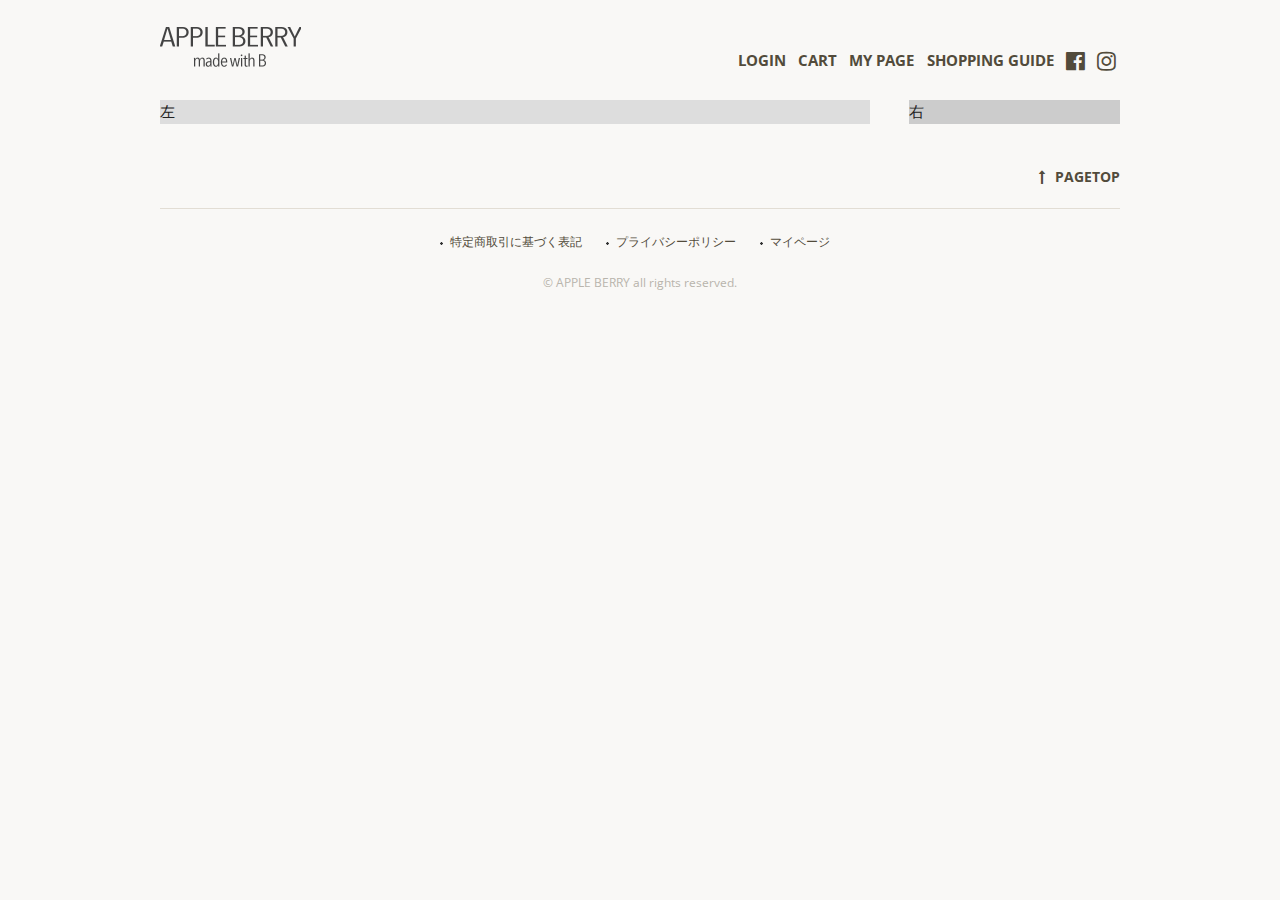
==== index.html @ 031c8db5 "second commit" ====
<!DOCTYPE html>
<html lang="ja">
<head>
<meta charset="utf-8">
<meta name="viewport" content="width=device-width,initial-scale=1">
<title>APPLE BERRY</title>
<meta name="description" content="">
<meta name="keywords" content="">
<meta name="author" content="VAF./SYAM"><!-- 誰が作ったの？を明記 -->
<meta name="copyright" content="&copy; VAF.&nbsp;All&nbsp;rights&nbsp;reserved."><!-- 権利を主張 -->
<meta name="robots" content="noindex,nofollow"><!-- 検索されたくないからそれを明記 -->
<meta name="googlebot" content="noindex,nofollow"><!-- 検索されたくないからそれを明記 -->
<meta http-equiv="pragma" content="no-cache"><!-- キャッシュ対策 -->
<meta http-equiv="cache-control" content="no-cache"><!-- キャッシュ対策 -->
<meta http-equiv="expires" content="0"><!-- キャッシュ対策 -->
<meta http-equiv="X-UA-Compatible" content="IE=edge"><!-- IEが互換モードにならないように -->
<meta http-equiv="Content-Script-Type" content="text/javascript;"><!-- JS使いますよ。の宣言 -->
<meta http-equiv="Content-Style-Type" content="text/css;"><!-- CSS使いますよ。の宣言 -->
<!-- IE9以下でメディアクエリを使えるように -->
<!--[if lt IE 9]>
<script src="http://html5shiv.googlecode.com/svn/trunk/html5.js"></script>
<script src="http://css3-mediaqueries-js.googlecode.com/svn/trunk/css3-mediaqueries.js"></script>
<![endif]-->
<link rel="stylesheet" href="css/sp_init_top.css" media="(max-width: 549px)"><!-- SP用のCSSをパッケージ化 -->
<link rel="stylesheet" href="css/pc_init_top.css" media="print,screen and (min-width: 550px)"><!-- PC用のCSSをパッケージ化 -->
<link rel="icon" href="images/favicon.png"><!-- fabiconの指定 -->
<link rel="apple-touch-icon" href="./images/apple-touch-icon.png"><!-- SPブックマーク用の指定 -->
<link rel="shortcut icon" href="./images/favicon.ico" type="image/vnd.microsoft.ico"><!-- fabiconの指定 -->
<link rev="made" href="mailto:"><!-- 作った人の連絡先 -->
<link rel="home" href="index.html" title="APPLE BERRY"><!-- どこがHOMEなのかを明記 -->
</head>

<body id="SHOPPING_SITE_TOP">
    
    <header class="container">
        <div class="row">
            <h1 id="LOGO" class="four columns"><a href="index.html" title="APPLE BERRY"><img src="./images/top/logo.png"></img></a></h1>
        <nav class="eight columns">
            <ul id="SP_MENU">
                <li><a href="https://www.facebook.com/" target="_blank" title="Facebook"><i class="fa fa-facebook-official" aria-hidden="true"></i></a></li>
                <li><a href="https://www.instagram.com/" target="blank" title="Instagram"><i class="fa fa-instagram" aria-hidden="true"></i></a></li>
                <li id="SP_MENU_BUTTON"><i class="fa fa-bars" aria-hidden="true"></i></li>
            </ul>
            
            <ul id="PC_MENU">
                <li><a href="#">LOGIN</a></li>
                <li><a href="#">CART</a></li>
                <li><a href="#">MY PAGE</a></li>
                <li><a href="#">SHOPPING GUIDE</a></li>
                <li class="social_link"><a href="https://www.facebook.com/" target="blank" title="Facebook"><i class="fa fa-facebook-official" aria-hidden="true"></i></a></li>
                <li class="social_link"><a href="https://www.instagram.com/" target="blank" title="Instagram"><i class="fa fa-instagram" aria-hidden="true"></i></a></li>
            </ul>
        </nav>
        </div>
    </header>
    
    <main class="container">
        <section class="row">
            <div id="MAIN_FIELD" class="nine columns">
                左
            </div>
            
            <div id="SUB_FIELD" class="three columns">
                右
            </div>
        </section>
    </main>
    
    <footer class="container">
        <div id="PAGE_TOP" class="row twelve columns">
            <a href="#LOGO" class=""><i class="fa fa-long-arrow-up" aria-hidden="true"></i>PAGETOP</a>
        </div>
        <div class="row twelve columns">
            <ul>
                <li><a href="#" title="特定商取引に基づく表記">特定商取引に基づく表記</a></li>
                <li><a href="#" title="プライバシーポリシー">プライバシーポリシー</a></li>
                <li><a href="#" title="マイページ">マイページ</a></li>
            </ul>
            
            <small class="twelve columns">&copy; APPLE BERRY all rights reserved.</small>
        </div>
    </footer>

<!-- JQueryのベースライブラリを読み込む -->
<script type="text/javascript" src="//ajax.googleapis.com/ajax/libs/jquery/1.10.2/jquery.min.js"></script>
<!-- ハンバーガーメニューの動きを実装 -->
<script>
  $(function(){
    $(document).ready(function(){
      $("#SP_MENU_BUTTON").click(function () {
        $("#PC_MENU").slideToggle();
      });
    });
  });
</script>
</body>
</html>
---- css/sp_init_top.css ----
@import url(https://maxcdn.bootstrapcdn.com/font-awesome/4.6.1/css/font-awesome.min.css); /* WEBFONT-FontAwesomeを使えるようにする */
@import url(https://fonts.googleapis.com/css?family=Open+Sans:400,600); /* WEBFONT-OpenSansを使えるようにする */
@import url(./normalize.css); /* ブラウザリセットのためのCSS */
@import url(./skeleton.css); /* CSSフレームワーク */
@import url(./base_design.css); /* PC-SP関係なく同じ命令を当てる内容を記載したCSS */
@import url(./sp_design.css); /* SP限定のデザインを適用したい命令だけをまとめたCSS */
@import url(./sp_design_top.css); /* SP表示時のTOPページでしか適用しない命令だけをまとめたCSS */
---- css/pc_init_top.css ----
@import url(https://maxcdn.bootstrapcdn.com/font-awesome/4.6.1/css/font-awesome.min.css); /* WEBFONT-FontAwesomeを使えるようにする */
@import url(https://fonts.googleapis.com/css?family=Open+Sans:400,600); /* WEBFONT-OpenSansを使えるようにする */
@import url(./normalize.css); /* ブラウザリセットのためのCSS */
@import url(./skeleton.css); /* CSSフレームワーク */
@import url(./base_design.css); /* PC-SP関係なく同じ命令を当てる内容を記載したCSS */
@import url(./pc_design.css); /* PC限定のデザインを適用したい命令だけをまとめたCSS */
@import url(./pc_design_top.css); /* PC表示時のTOPページでしか適用しない命令だけをまとめたCSS */
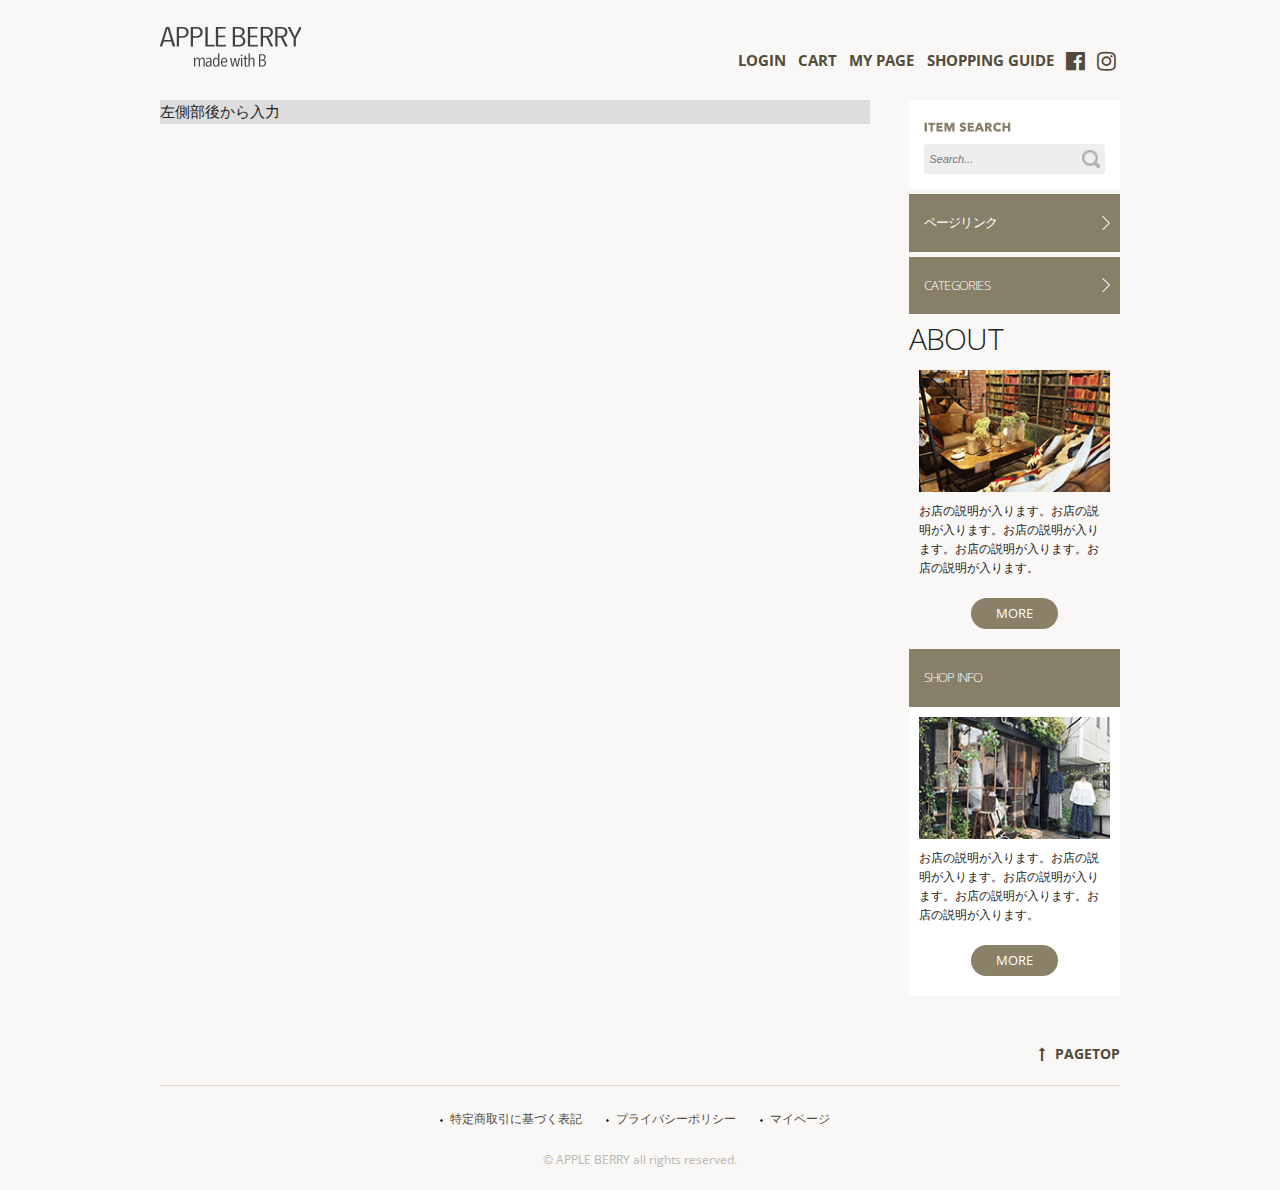
==== commit 38992bdf: "third commit" ====
--- a/index.html
+++ b/index.html
@@ -6,28 +6,25 @@
 <title>APPLE BERRY</title>
 <meta name="description" content="">
 <meta name="keywords" content="">
-<meta name="author" content="VAF./SYAM"><!-- 誰が作ったの？を明記 -->
-<meta name="copyright" content="&copy; VAF.&nbsp;All&nbsp;rights&nbsp;reserved."><!-- 権利を主張 -->
-<meta name="robots" content="noindex,nofollow"><!-- 検索されたくないからそれを明記 -->
-<meta name="googlebot" content="noindex,nofollow"><!-- 検索されたくないからそれを明記 -->
-<meta http-equiv="pragma" content="no-cache"><!-- キャッシュ対策 -->
-<meta http-equiv="cache-control" content="no-cache"><!-- キャッシュ対策 -->
-<meta http-equiv="expires" content="0"><!-- キャッシュ対策 -->
-<meta http-equiv="X-UA-Compatible" content="IE=edge"><!-- IEが互換モードにならないように -->
-<meta http-equiv="Content-Script-Type" content="text/javascript;"><!-- JS使いますよ。の宣言 -->
-<meta http-equiv="Content-Style-Type" content="text/css;"><!-- CSS使いますよ。の宣言 -->
-<!-- IE9以下でメディアクエリを使えるように -->
+<meta name="author" content="">
+<meta name="robots" content="noindex,nofollow">
+<meta name="googlebot" content="noindex,nofollow">
+<meta http-equiv="pragma" content="no-cache">
+<meta http-equiv="cache-control" content="no-cache">
+<meta http-equiv="expires" content="0">
+<meta http-equiv="X-UA-Compatible" content="IE=edge">
+<meta http-equiv="Content-Script-Type" content="text/javascript;">
+<meta http-equiv="Content-Style-Type" content="text/css;">
 <!--[if lt IE 9]>
 <script src="http://html5shiv.googlecode.com/svn/trunk/html5.js"></script>
 <script src="http://css3-mediaqueries-js.googlecode.com/svn/trunk/css3-mediaqueries.js"></script>
 <![endif]-->
-<link rel="stylesheet" href="css/sp_init_top.css" media="(max-width: 549px)"><!-- SP用のCSSをパッケージ化 -->
-<link rel="stylesheet" href="css/pc_init_top.css" media="print,screen and (min-width: 550px)"><!-- PC用のCSSをパッケージ化 -->
-<link rel="icon" href="images/favicon.png"><!-- fabiconの指定 -->
-<link rel="apple-touch-icon" href="./images/apple-touch-icon.png"><!-- SPブックマーク用の指定 -->
-<link rel="shortcut icon" href="./images/favicon.ico" type="image/vnd.microsoft.ico"><!-- fabiconの指定 -->
-<link rev="made" href="mailto:"><!-- 作った人の連絡先 -->
-<link rel="home" href="index.html" title="APPLE BERRY"><!-- どこがHOMEなのかを明記 -->
+<link rel="stylesheet" href="css/sp_init_top.css" media="(max-width: 549px)">
+<link rel="stylesheet" href="css/pc_init_top.css" media="print,screen and (min-width: 550px)">
+<link rel="icon" href="images/favicon.png">
+<link rel="apple-touch-icon" href="./images/apple-touch-icon.png">
+<link rel="shortcut icon" href="./images/favicon.ico" type="image/vnd.microsoft.ico">
+<link rel="home" href="index.html" title="APPLE BERRY">
 </head>
 
 <body id="SHOPPING_SITE_TOP">
@@ -57,11 +54,57 @@
     <main class="container">
         <section class="row">
             <div id="MAIN_FIELD" class="nine columns">
-                左
+                左側部後から入力
             </div>
             
             <div id="SUB_FIELD" class="three columns">
-                右
+                <article id="SEARCH_ENGINE">
+                    <form action="#" method="post" name="search_engines">
+                            <label for="SEARCH_IMG"><img src="./images/top/itemsearch.png"></label>
+                        <dl>
+                            <dt><input type="search" id="SEARCH_IMG" placeholder="Search..." value="" name="search" size="30" maxlength="255"></dt>
+                            <dd><input type="image" src="./images/top/search_icon.png"></dd>
+                        </dl>
+                    </form>
+                </article>
+                
+                <article id="PAGE_LINK" class="sub_box link_box">
+                    <h4>ページリンク</h4>
+                    <ul>
+                        <li><a href="index.html">トップページ</a></li>
+                        <li><a href="list.html">商品一覧ページ</a></li>
+                        <li><a href="products.html">商品詳細ページ</a></li>
+                    </ul>
+                </article>
+                <article id="CATEGORIES_LINK" class="sub_box link_box">
+                    <h4 class="sans">CATEGORIES</h4>
+                    <ul>
+                        <li><a href="#">カテゴリー名</a></li>
+                        <li><a href="#">カテゴリー名</a></li>
+                        <li><a href="#">カテゴリー名</a></li>
+                        <li><a href="#">カテゴリー名</a></li>
+                        <li><a href="#">カテゴリー名</a></li>
+                        <li><a href="#">カテゴリー名</a></li>
+                    </ul>
+                </article>
+                
+                <article id="ABOUT_DATA" calss="sub_box clearfix">
+                    <h4 class="sans">ABOUT</h4>
+                    <div class="sub_pict"><img src="./images/top/about_img.jpg" alt="店舗イメージ"></div>
+                    <div class="sub_text">
+                        <p>お店の説明が入ります。お店の説明が入ります。お店の説明が入ります。お店の説明が入ります。お店の説明が入ります。</p>
+                        <div class="more_button"><a href="#" class="sans">MORE</a></div>
+                    </div>
+                </article>
+                
+                <article id="SHOP_INFO" class="sub_box clearfix">
+                    <h4 class="sans">SHOP INFO</h4>
+                    <div class="sub_pict"><img src="./images/top/shopinfo_img.jpg" alt="店舗イメージ"></div>
+                    <div class="sub_text">
+                        <p>お店の説明が入ります。お店の説明が入ります。お店の説明が入ります。お店の説明が入ります。お店の説明が入ります。</p>
+                        <div class="more_button"><a href="#" class="sans">MORE</a></div>
+                    </div>
+                </article>
             </div>
         </section>
     </main>
@@ -93,5 +136,30 @@
     });
   });
 </script>
+
+<!-- リンクボックスのスライドトグルの動きを実装 -->
+<script>
+$(document).ready(function(){
+
+  $("#PAGE_LINK h4").click(function () { // id="PAGE_LINK h4"を押したら実行
+    if($(this).hasClass("openlink")){ // h4にclass="openlink"があるかないか
+      $(this).removeClass("openlink"); // classにopenlinkがついている時は、それを削除
+    }else{
+      $(this).addClass("openlink"); // classにopenlinkが無い時はopenlinkを追加
+    }
+      $("#PAGE_LINK h4 + ul").slideToggle(); // id="PAGE_LINK"の後にあるh4直後のULを表示させる
+  });
+
+  $("#CATEGORIES_LINK h4").click(function () { //id="CATEGORIES_LINK h4"を押したら実行
+    if($(this).hasClass("openlink")){ // h4にclass="openlink"があるかないか
+        $(this).removeClass("openlink"); // classにopenlinkがついている時は、それを削除
+    }else{
+      $(this).addClass("openlink"); // classにopenlinkが無い時はopenlinkを追加
+    }
+      $("#CATEGORIES_LINK h4 + ul").slideToggle(); // id="CATEGORIES_LINK"の後にあるh4直後のULを表示させる
+  });
+});
+</script>
+
 </body>
 </html>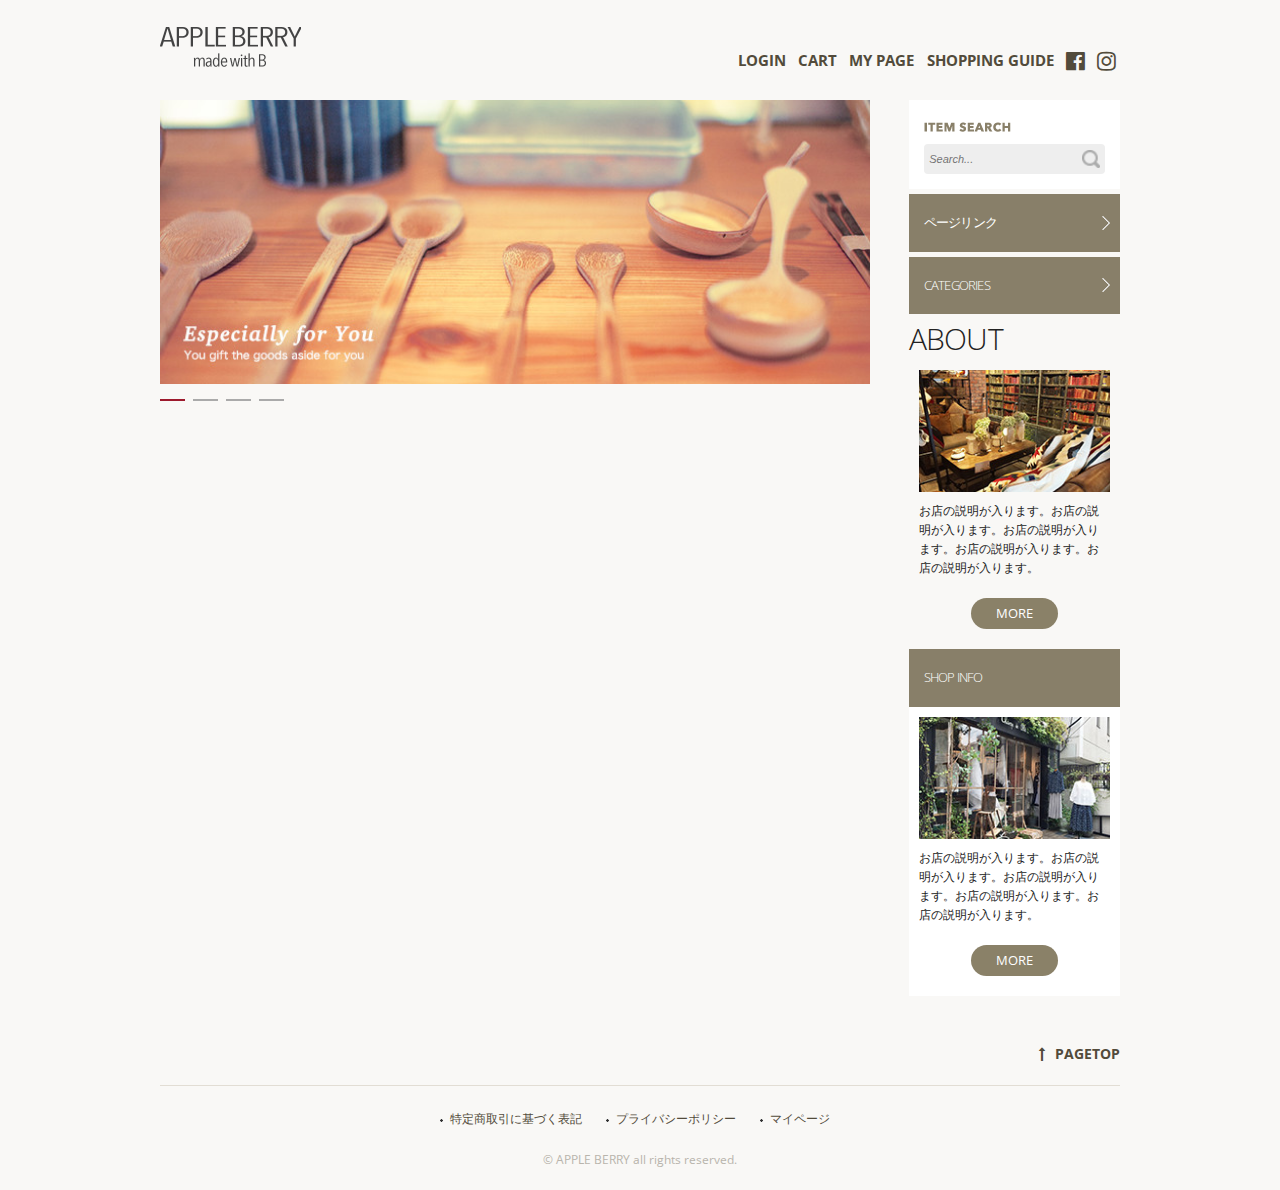
==== commit 61f836ac: "third commit" ====
--- a/index.html
+++ b/index.html
@@ -54,7 +54,12 @@
     <main class="container">
         <section class="row">
             <div id="MAIN_FIELD" class="nine columns">
-                左側部後から入力
+                <ul id="CAROUSEL_SLIDER" class="owl-carousel owl-theme">
+                    <li><img src="./images/top/ca_banner.jpg" alt="image"</li>
+                    <li><img src="./images/top/ca_banner2.jpg" alt="image"></li>
+                    <li><img src="./images/top/ca_banner3.jpg" alt="image"</li>
+                    <li><img src="./images/top/ca_banner4.jpg" alt="image"></li>
+                </ul>
             </div>
             
             <div id="SUB_FIELD" class="three columns">
@@ -125,41 +130,14 @@
     </footer>
 
 <!-- JQueryのベースライブラリを読み込む -->
-<script type="text/javascript" src="//ajax.googleapis.com/ajax/libs/jquery/1.10.2/jquery.min.js"></script>
+<script src="./js/jquery.min.js"></script>
 <!-- ハンバーガーメニューの動きを実装 -->
-<script>
-  $(function(){
-    $(document).ready(function(){
-      $("#SP_MENU_BUTTON").click(function () {
-        $("#PC_MENU").slideToggle();
-      });
-    });
-  });
-</script>
-
-<!-- リンクボックスのスライドトグルの動きを実装 -->
-<script>
-$(document).ready(function(){
-
-  $("#PAGE_LINK h4").click(function () { // id="PAGE_LINK h4"を押したら実行
-    if($(this).hasClass("openlink")){ // h4にclass="openlink"があるかないか
-      $(this).removeClass("openlink"); // classにopenlinkがついている時は、それを削除
-    }else{
-      $(this).addClass("openlink"); // classにopenlinkが無い時はopenlinkを追加
-    }
-      $("#PAGE_LINK h4 + ul").slideToggle(); // id="PAGE_LINK"の後にあるh4直後のULを表示させる
-  });
-
-  $("#CATEGORIES_LINK h4").click(function () { //id="CATEGORIES_LINK h4"を押したら実行
-    if($(this).hasClass("openlink")){ // h4にclass="openlink"があるかないか
-        $(this).removeClass("openlink"); // classにopenlinkがついている時は、それを削除
-    }else{
-      $(this).addClass("openlink"); // classにopenlinkが無い時はopenlinkを追加
-    }
-      $("#CATEGORIES_LINK h4 + ul").slideToggle(); // id="CATEGORIES_LINK"の後にあるh4直後のULを表示させる
-  });
-});
-</script>
-
+<script src="./js/spmenu.js"></script>
+<!-- リンクボックスの動きを実装 -->
+<script src="./js/linkmenu.js"></script>
+<!-- カルーセルスライダーを使うためのライブラリを読み込む -->
+<script src="./owl.carousel.2.1.0/owl.carousel.min.js"></script>
+<!-- カルーセルスライダーを使うための追加のスクリプトを読み込む -->
+<script src="./owl.carousel.2.1.0/owl.carousel.action.js"></script>
 </body>
 </html>--- a/css/sp_init_top.css
+++ b/css/sp_init_top.css
@@ -5,3 +5,5 @@
 @import url(./base_design.css); /* PC-SP関係なく同じ命令を当てる内容を記載したCSS */
 @import url(./sp_design.css); /* SP限定のデザインを適用したい命令だけをまとめたCSS */
 @import url(./sp_design_top.css); /* SP表示時のTOPページでしか適用しない命令だけをまとめたCSS */
+@import url(../owl.carousel.2.1.0/assets/owl.carousel.min.css);
+@import url(../owl.carousel.2.1.0/assets/owl.theme.default.min.css);--- a/css/pc_init_top.css
+++ b/css/pc_init_top.css
@@ -5,3 +5,5 @@
 @import url(./base_design.css); /* PC-SP関係なく同じ命令を当てる内容を記載したCSS */
 @import url(./pc_design.css); /* PC限定のデザインを適用したい命令だけをまとめたCSS */
 @import url(./pc_design_top.css); /* PC表示時のTOPページでしか適用しない命令だけをまとめたCSS */
+@import url(../owl.carousel.2.1.0/assets/owl.carousel.min.css);
+@import url(../owl.carousel.2.1.0/assets/owl.theme.default.min.css);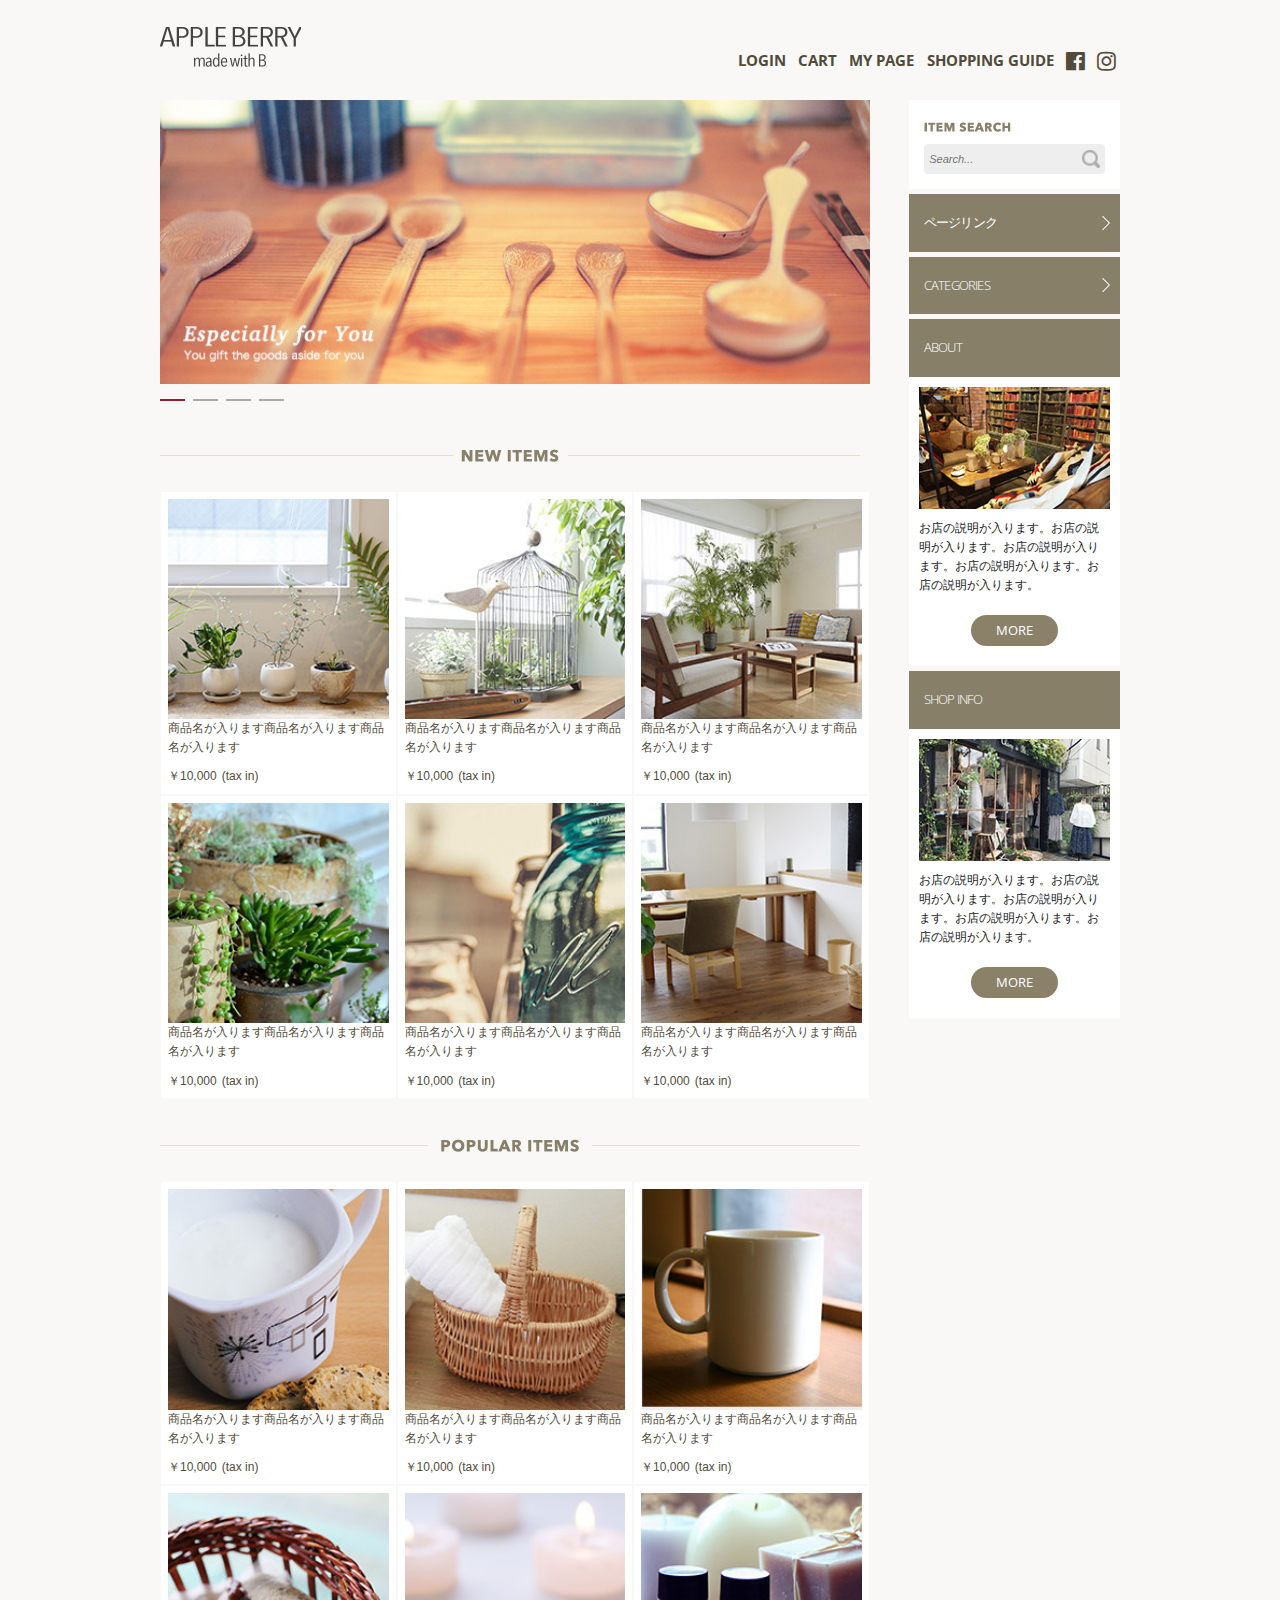
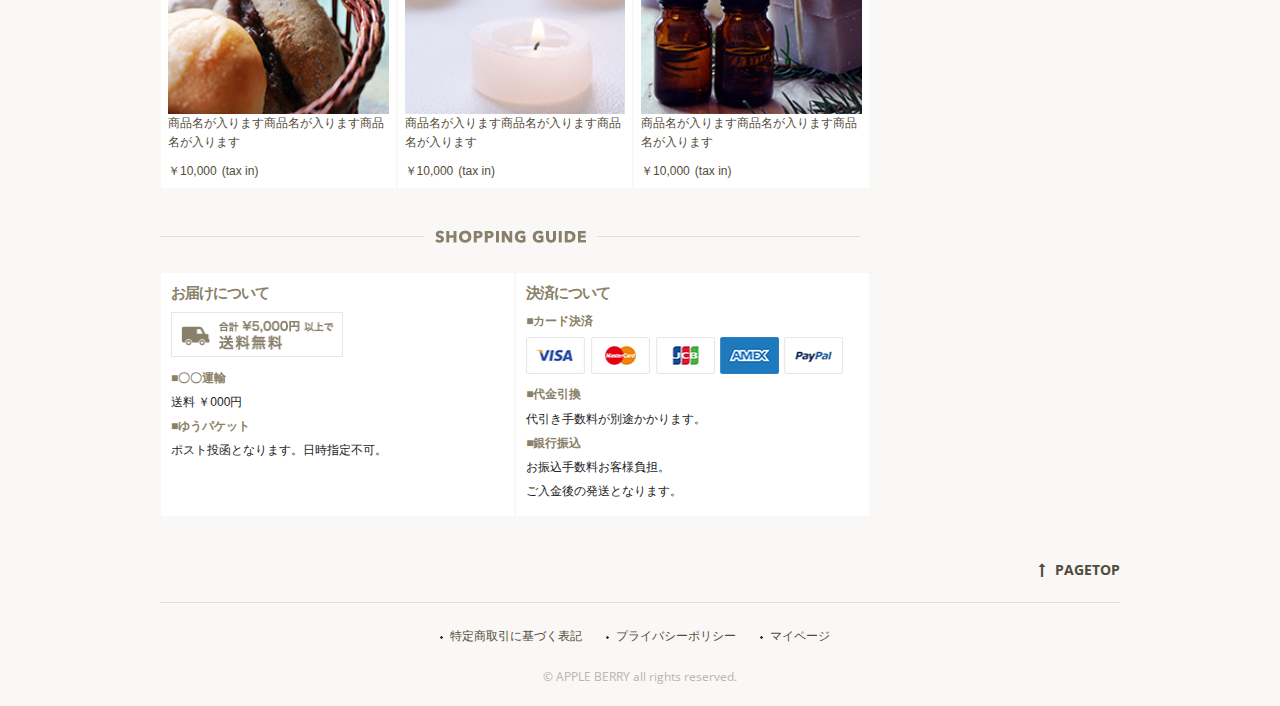
==== commit 4a74f207: "forth commit" ====
--- a/index.html
+++ b/index.html
@@ -60,7 +60,140 @@
                     <li><img src="./images/top/ca_banner3.jpg" alt="image"</li>
                     <li><img src="./images/top/ca_banner4.jpg" alt="image"></li>
                 </ul>
-            </div>
+            
+            <div id="NEW_ITEMS_LIST" class="item_list">
+                <h2><img class="u-max-full-width" src="./images/top/title_newitems.png"></h2>
+                
+                <ul class="clearfix">
+                    <li>
+                        <a href="./products.html">
+                            <div class="item_pict"><img src="./images/top/item_01.jpg" alt="商品画像"></div>
+                            <div class="item_name">商品名が入ります商品名が入ります商品名が入ります</div>
+                            <div class="item_price"><span>￥10,000</span>(tax in)</div>
+                        </a>
+                    </li>
+                     <li>
+                        <a href="./products.html">
+                            <div class="item_pict"><img src="./images/top/item_02.jpg" alt="商品画像"></div>
+                            <div class="item_name">商品名が入ります商品名が入ります商品名が入ります</div>
+                            <div class="item_price"><span>￥10,000</span>(tax in)</div>
+                        </a>
+                    </li>
+                     <li>
+                        <a href="./products.html">
+                            <div class="item_pict"><img src="./images/top/item_03.jpg" alt="商品画像"></div>
+                            <div class="item_name">商品名が入ります商品名が入ります商品名が入ります</div>
+                            <div class="item_price"><span>￥10,000</span>(tax in)</div>
+                        </a>
+                    </li>
+                     <li>
+                        <a href="./products.html">
+                            <div class="item_pict"><img src="./images/top/item_04.jpg" alt="商品画像"></div>
+                            <div class="item_name">商品名が入ります商品名が入ります商品名が入ります</div>
+                            <div class="item_price"><span>￥10,000</span>(tax in)</div>
+                        </a>
+                    </li>
+                     <li>
+                        <a href="./products.html">
+                            <div class="item_pict"><img src="./images/top/item_05.jpg" alt="商品画像"></div>
+                            <div class="item_name">商品名が入ります商品名が入ります商品名が入ります</div>
+                            <div class="item_price"><span>￥10,000</span>(tax in)</div>
+                        </a>
+                    </li>
+                     <li>
+                        <a href="./products.html">
+                            <div class="item_pict"><img src="./images/top/item_06.jpg" alt="商品画像"></div>
+                            <div class="item_name">商品名が入ります商品名が入ります商品名が入ります</div>
+                            <div class="item_price"><span>￥10,000</span>(tax in)</div>
+                        </a>
+                    </li>
+                </ul>
+            </div>
+            
+            <div id="POPULAR_ITEMS_LIST" class="item_list">
+                <h2><img class="u-max-full-width" src="./images/top/title_popular.png"></h2>
+                
+                <ul class="clearfix">
+                    <li>
+                        <a href="./products.html">
+                            <div class="item_pict"><img src="./images/top/item_07.jpg" alt="商品画像"></div>
+                            <div class="item_name">商品名が入ります商品名が入ります商品名が入ります</div>
+                            <div class="item_price"><span>￥10,000</span>(tax in)</div>
+                        </a>
+                    </li>
+                    <li>
+                        <a href="./products.html">
+                            <div class="item_pict"><img src="./images/top/item_08.jpg" alt="商品画像"></div>
+                            <div class="item_name">商品名が入ります商品名が入ります商品名が入ります</div>
+                            <div class="item_price"><span>￥10,000</span>(tax in)</div>
+                        </a>
+                    </li>
+                    <li>
+                        <a href="./products.html">
+                            <div class="item_pict"><img src="./images/top/item_09.jpg" alt="商品画像"></div>
+                            <div class="item_name">商品名が入ります商品名が入ります商品名が入ります</div>
+                            <div class="item_price"><span>￥10,000</span>(tax in)</div>
+                        </a>
+                    </li>
+                    <li>
+                        <a href="./products.html">
+                            <div class="item_pict"><img src="./images/top/item_10.jpg" alt="商品画像"></div>
+                            <div class="item_name">商品名が入ります商品名が入ります商品名が入ります</div>
+                            <div class="item_price"><span>￥10,000</span>(tax in)</div>
+                        </a>
+                    </li>
+                    <li>
+                        <a href="./products.html">
+                            <div class="item_pict"><img src="./images/top/item_11.jpg" alt="商品画像"></div>
+                            <div class="item_name">商品名が入ります商品名が入ります商品名が入ります</div>
+                            <div class="item_price"><span>￥10,000</span>(tax in)</div>
+                        </a>
+                    </li>
+                    <li>
+                        <a href="./products.html">
+                            <div class="item_pict"><img src="./images/top/item_12.jpg" alt="商品画像"></div>
+                            <div class="item_name">商品名が入ります商品名が入ります商品名が入ります</div>
+                            <div class="item_price"><span>￥10,000</span>(tax in)</div>
+                        </a>
+                    </li>
+                </ul>
+            </div>
+            
+            <div id="SHOPPING_GUIDE">
+                <h2><img class="u-max-full-width" src="./images/top/title_guide.png"></h2>
+                
+                <div id="GUIDE_WRAPPER" class="clearfix">
+                    
+                    <div id="GUIDE_LEFT" class="guide_box">
+                        <div class="guide_wrap">
+                            <h3>お届けについて</h3>
+                            <div class="guide_pict"><img src="./images/top/otodoke_banner.png" alt="合計￥5,000以上で送料無料"></div>
+                                <dl>
+                                    <dt>■〇〇運輸</dt>
+                                    <dd>送料 ￥000円</dd>
+                                    <dt>■ゆうパケット</dt>
+                                    <dd>ポスト投函となります。日時指定不可。</dd>
+                                </dl>
+                            </div>
+                        </div>
+                        
+                    <div id="GUIDE_RIGHT" class="guide_box">
+                        <div class="guide_wrap">
+                            <h3>決済について</h3>
+                            <dl>
+                                <dt>■カード決済</dt>
+                                <dd class="guide_pict"><img src="./images/top/cards.png" alt="対応可能カード会社"></dd>
+                                <dt>■代金引換</dt>
+                                <dd>代引き手数料が別途かかります。</dd>
+                                <dt>■銀行振込</dt>
+                                <dd>お振込手数料お客様負担。</dd>
+                                <dd>ご入金後の発送となります。</dd>
+                            </dl>
+                        </div>
+                    </div>
+                </div>
+            </div>
+        </div>
             
             <div id="SUB_FIELD" class="three columns">
                 <article id="SEARCH_ENGINE">
@@ -93,7 +226,8 @@
                     </ul>
                 </article>
                 
-                <article id="ABOUT_DATA" calss="sub_box clearfix">
+                
+                <article id="ABOUT_DATA" class="sub_box clearfix">
                     <h4 class="sans">ABOUT</h4>
                     <div class="sub_pict"><img src="./images/top/about_img.jpg" alt="店舗イメージ"></div>
                     <div class="sub_text">
@@ -101,7 +235,6 @@
                         <div class="more_button"><a href="#" class="sans">MORE</a></div>
                     </div>
                 </article>
-                
                 <article id="SHOP_INFO" class="sub_box clearfix">
                     <h4 class="sans">SHOP INFO</h4>
                     <div class="sub_pict"><img src="./images/top/shopinfo_img.jpg" alt="店舗イメージ"></div>
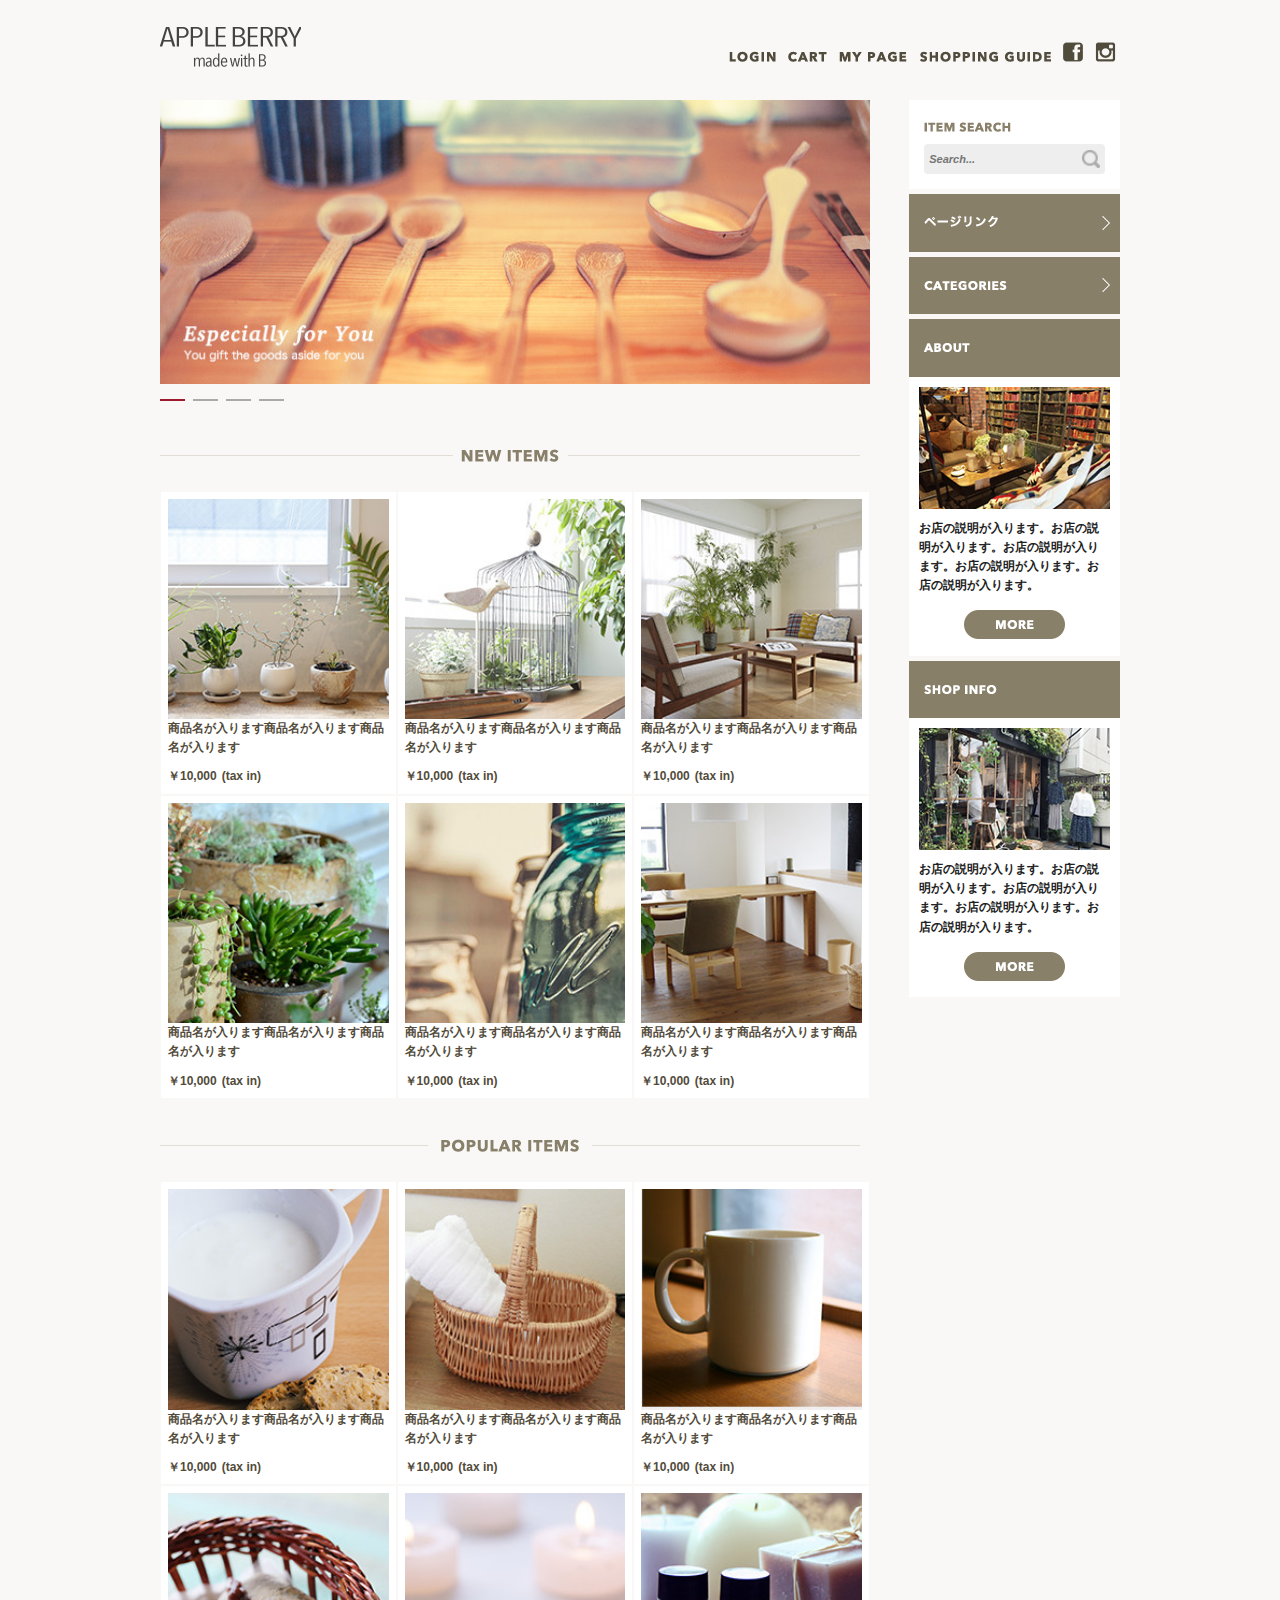
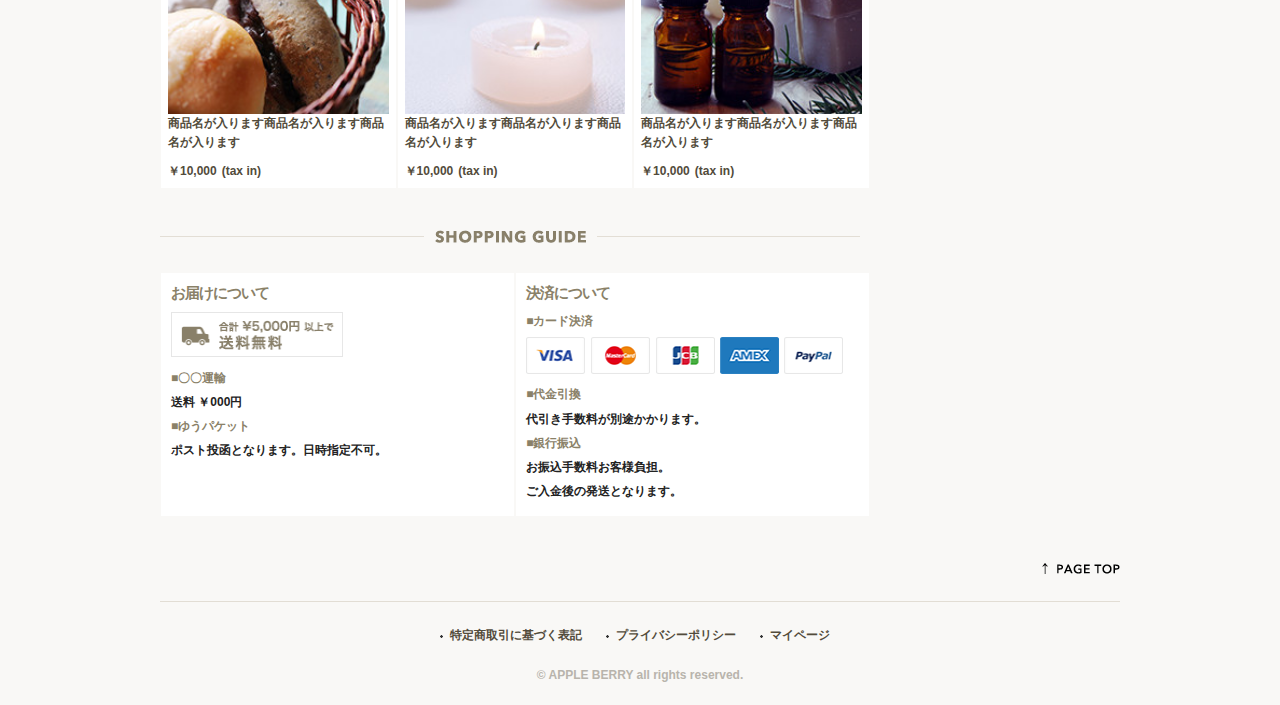
==== commit 7b9dd477: "fifth commit" ====
--- a/index.html
+++ b/index.html
@@ -34,18 +34,18 @@
             <h1 id="LOGO" class="four columns"><a href="index.html" title="APPLE BERRY"><img src="./images/top/logo.png"></img></a></h1>
         <nav class="eight columns">
             <ul id="SP_MENU">
-                <li><a href="https://www.facebook.com/" target="_blank" title="Facebook"><i class="fa fa-facebook-official" aria-hidden="true"></i></a></li>
-                <li><a href="https://www.instagram.com/" target="blank" title="Instagram"><i class="fa fa-instagram" aria-hidden="true"></i></a></li>
-                <li id="SP_MENU_BUTTON"><i class="fa fa-bars" aria-hidden="true"></i></li>
+                <li><a href="https://www.facebook.com/"><img src="./images/top_sp/fb.png" alt="フェイスブック"></a></li>
+                <li><a href="https://www.instagram.com/"><img src="./images/top_sp/insta.png" alt="インスタグラム"></a></li>
+                <li id="SP_MENU_BUTTON"><img src="./images/top_sp/menu_icon.png" alt="メニュー"></li>
             </ul>
             
             <ul id="PC_MENU">
-                <li><a href="#">LOGIN</a></li>
-                <li><a href="#">CART</a></li>
-                <li><a href="#">MY PAGE</a></li>
-                <li><a href="#">SHOPPING GUIDE</a></li>
-                <li class="social_link"><a href="https://www.facebook.com/" target="blank" title="Facebook"><i class="fa fa-facebook-official" aria-hidden="true"></i></a></li>
-                <li class="social_link"><a href="https://www.instagram.com/" target="blank" title="Instagram"><i class="fa fa-instagram" aria-hidden="true"></i></a></li>
+                <li><a href="#"><img src="images/top/menu_login.png" alt="ログイン"></a></li>
+                <li><a href="#"><img src="images/top/menu_cart.png" alt="カート"></a></li>
+                <li><a href="#"><img src="images/top/menu_mypage.png" alt="マイページ"></a></li>
+                <li><a href="#SHOPPING_GUIDE"><img src="images/top/menu_guide.png" alt="ショッピングガイド"></a></li>
+                <li class="social_link"><a href="https://www.facebook.com/"><img src="./images/top/facebook.png" alt="フェイスブック"></a></li>
+                <li class="social_link"><a href="https://www.instagram.com/"><img src="./images/top/insta.png" alt="インスタグラム"></a></li>
             </ul>
         </nav>
         </div>
@@ -62,7 +62,9 @@
                 </ul>
             
             <div id="NEW_ITEMS_LIST" class="item_list">
-                <h2><img class="u-max-full-width" src="./images/top/title_newitems.png"></h2>
+                <h2 class="sp"><img class="u-max-full-width" src="./images/top_sp/title_new_item.png"></h2>
+                <h2 class="pc"><img class="u-max-full-width" src="./images/top/title_newitems.png"></h2>
+                
                 
                 <ul class="clearfix">
                     <li>
@@ -111,7 +113,8 @@
             </div>
             
             <div id="POPULAR_ITEMS_LIST" class="item_list">
-                <h2><img class="u-max-full-width" src="./images/top/title_popular.png"></h2>
+                <h2 class="sp"><img class="u-max-full-width" src="./images/top_sp/title_popular.png"></h2>
+                <h2 class="pc"><img class="u-max-full-width" src="./images/top/title_popular.png"></h2>
                 
                 <ul class="clearfix">
                     <li>
@@ -160,7 +163,8 @@
             </div>
             
             <div id="SHOPPING_GUIDE">
-                <h2><img class="u-max-full-width" src="./images/top/title_guide.png"></h2>
+                <h2 class="sp"><img class="u-max-full-width" src="./images/top_sp/title_guide.png"></h2>
+                <h2 class="pc"><img class="u-max-full-width" src="./images/top/title_guide.png"></h2>
                 
                 <div id="GUIDE_WRAPPER" class="clearfix">
                     
@@ -207,7 +211,7 @@
                 </article>
                 
                 <article id="PAGE_LINK" class="sub_box link_box">
-                    <h4>ページリンク</h4>
+                    <h4><img src="images/top/pagelink.png"></h4>
                     <ul>
                         <li><a href="index.html">トップページ</a></li>
                         <li><a href="list.html">商品一覧ページ</a></li>
@@ -215,7 +219,7 @@
                     </ul>
                 </article>
                 <article id="CATEGORIES_LINK" class="sub_box link_box">
-                    <h4 class="sans">CATEGORIES</h4>
+                    <h4><img src="./images/top/categories.png"></h4>
                     <ul>
                         <li><a href="#">カテゴリー名</a></li>
                         <li><a href="#">カテゴリー名</a></li>
@@ -228,19 +232,19 @@
                 
                 
                 <article id="ABOUT_DATA" class="sub_box clearfix">
-                    <h4 class="sans">ABOUT</h4>
+                    <h4><img src="images/top/about.png"></h4>
                     <div class="sub_pict"><img src="./images/top/about_img.jpg" alt="店舗イメージ"></div>
                     <div class="sub_text">
                         <p>お店の説明が入ります。お店の説明が入ります。お店の説明が入ります。お店の説明が入ります。お店の説明が入ります。</p>
-                        <div class="more_button"><a href="#" class="sans">MORE</a></div>
+                        <div class="more_button"><a href="#"><img src="images/top/more_btn.png"></a></div>
                     </div>
                 </article>
                 <article id="SHOP_INFO" class="sub_box clearfix">
-                    <h4 class="sans">SHOP INFO</h4>
+                    <h4><img src="./images/top/shop_info.png"></h4>
                     <div class="sub_pict"><img src="./images/top/shopinfo_img.jpg" alt="店舗イメージ"></div>
                     <div class="sub_text">
                         <p>お店の説明が入ります。お店の説明が入ります。お店の説明が入ります。お店の説明が入ります。お店の説明が入ります。</p>
-                        <div class="more_button"><a href="#" class="sans">MORE</a></div>
+                        <div class="more_button"><a href="#"><img src="images/top/more_btn.png"></a></div>
                     </div>
                 </article>
             </div>
@@ -249,7 +253,7 @@
     
     <footer class="container">
         <div id="PAGE_TOP" class="row twelve columns">
-            <a href="#LOGO" class=""><i class="fa fa-long-arrow-up" aria-hidden="true"></i>PAGETOP</a>
+            <a href="#LOGO"><img src="./images/top/pagetop.png"></a>
         </div>
         <div class="row twelve columns">
             <ul>
--- a/css/sp_init_top.css
+++ b/css/sp_init_top.css
@@ -1,4 +1,3 @@
-@import url(https://maxcdn.bootstrapcdn.com/font-awesome/4.6.1/css/font-awesome.min.css); /* WEBFONT-FontAwesomeを使えるようにする */
 @import url(https://fonts.googleapis.com/css?family=Open+Sans:400,600); /* WEBFONT-OpenSansを使えるようにする */
 @import url(./normalize.css); /* ブラウザリセットのためのCSS */
 @import url(./skeleton.css); /* CSSフレームワーク */
--- a/css/pc_init_top.css
+++ b/css/pc_init_top.css
@@ -1,5 +1,3 @@
-@import url(https://maxcdn.bootstrapcdn.com/font-awesome/4.6.1/css/font-awesome.min.css); /* WEBFONT-FontAwesomeを使えるようにする */
-@import url(https://fonts.googleapis.com/css?family=Open+Sans:400,600); /* WEBFONT-OpenSansを使えるようにする */
 @import url(./normalize.css); /* ブラウザリセットのためのCSS */
 @import url(./skeleton.css); /* CSSフレームワーク */
 @import url(./base_design.css); /* PC-SP関係なく同じ命令を当てる内容を記載したCSS */
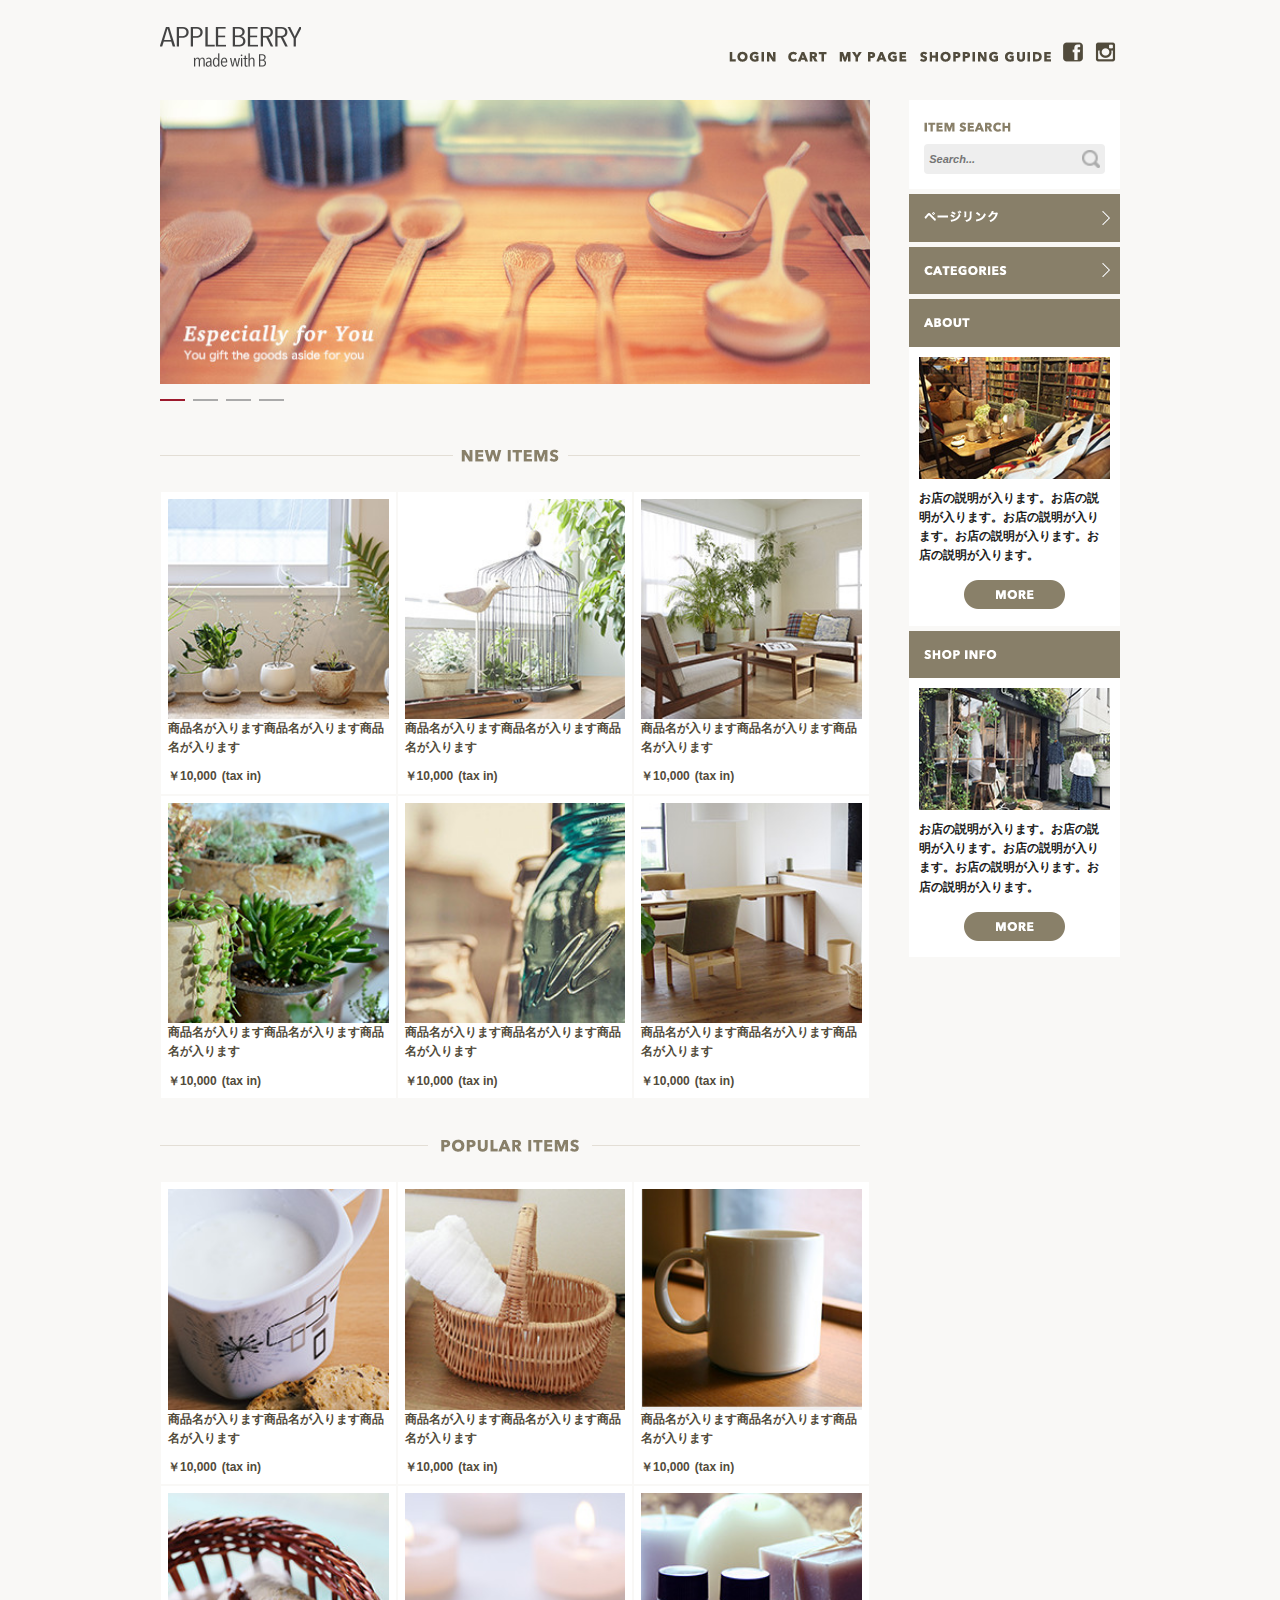
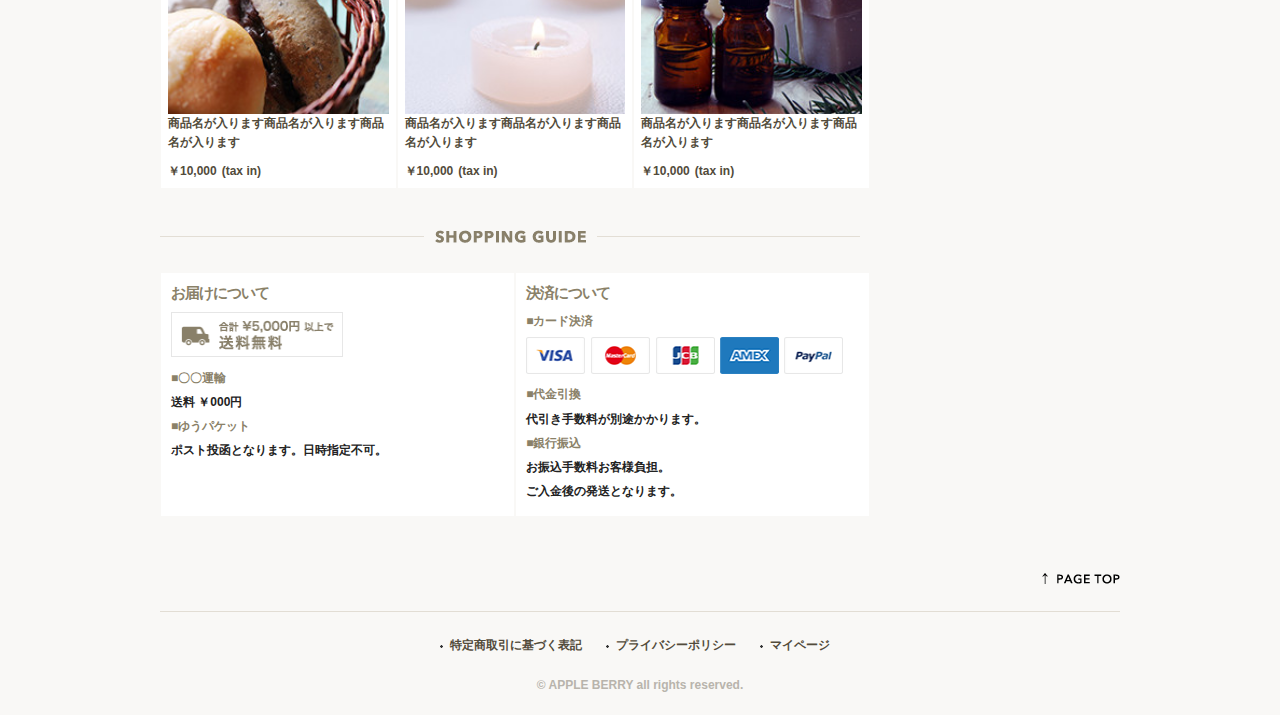
==== commit 76032d22: "fix html files" ====
--- a/index.html
+++ b/index.html
@@ -1,5 +1,6 @@
 <!DOCTYPE html>
 <html lang="ja">
+    
 <head>
 <meta charset="utf-8">
 <meta name="viewport" content="width=device-width,initial-scale=1">
@@ -31,7 +32,7 @@
     
     <header class="container">
         <div class="row">
-            <h1 id="LOGO" class="four columns"><a href="index.html" title="APPLE BERRY"><img src="./images/top/logo.png"></img></a></h1>
+            <h1 id="LOGO" class="four columns"><a href="index.html" title="APPLE BERRY"><img src="./images/top/logo.png" alt="アップルべりー"></a></h1>
         <nav class="eight columns">
             <ul id="SP_MENU">
                 <li><a href="https://www.facebook.com/"><img src="./images/top_sp/fb.png" alt="フェイスブック"></a></li>
@@ -45,6 +46,7 @@
                 <li><a href="#"><img src="images/top/menu_mypage.png" alt="マイページ"></a></li>
                 <li><a href="#SHOPPING_GUIDE"><img src="images/top/menu_guide.png" alt="ショッピングガイド"></a></li>
                 <li class="social_link"><a href="https://www.facebook.com/"><img src="./images/top/facebook.png" alt="フェイスブック"></a></li>
+        
                 <li class="social_link"><a href="https://www.instagram.com/"><img src="./images/top/insta.png" alt="インスタグラム"></a></li>
             </ul>
         </nav>
@@ -55,56 +57,56 @@
         <section class="row">
             <div id="MAIN_FIELD" class="nine columns">
                 <ul id="CAROUSEL_SLIDER" class="owl-carousel owl-theme">
-                    <li><img src="./images/top/ca_banner.jpg" alt="image"</li>
-                    <li><img src="./images/top/ca_banner2.jpg" alt="image"></li>
-                    <li><img src="./images/top/ca_banner3.jpg" alt="image"</li>
-                    <li><img src="./images/top/ca_banner4.jpg" alt="image"></li>
+                    <li><img src="./images/top/ca_banner.jpg" alt="商品イメージバナー"></li>
+                    <li><img src="./images/top/ca_banner2.jpg" alt="商品イメージバナー2"></li>
+                    <li><img src="./images/top/ca_banner3.jpg" alt="商品イメージバナー3"></li>
+                    <li><img src="./images/top/ca_banner4.jpg" alt="商品イメージバナー4"></li>
                 </ul>
             
             <div id="NEW_ITEMS_LIST" class="item_list">
-                <h2 class="sp"><img class="u-max-full-width" src="./images/top_sp/title_new_item.png"></h2>
-                <h2 class="pc"><img class="u-max-full-width" src="./images/top/title_newitems.png"></h2>
+                <h2 class="sp"><img class="u-max-full-width" src="./images/top_sp/title_new_item.png" alt="新商品"></h2>
+                <h2 class="pc"><img class="u-max-full-width" src="./images/top/title_newitems.png" alt="新商品"></h2>
                 
                 
                 <ul class="clearfix">
                     <li>
                         <a href="./products.html">
-                            <div class="item_pict"><img src="./images/top/item_01.jpg" alt="商品画像"></div>
-                            <div class="item_name">商品名が入ります商品名が入ります商品名が入ります</div>
-                            <div class="item_price"><span>￥10,000</span>(tax in)</div>
-                        </a>
-                    </li>
-                     <li>
-                        <a href="./products.html">
-                            <div class="item_pict"><img src="./images/top/item_02.jpg" alt="商品画像"></div>
-                            <div class="item_name">商品名が入ります商品名が入ります商品名が入ります</div>
-                            <div class="item_price"><span>￥10,000</span>(tax in)</div>
-                        </a>
-                    </li>
-                     <li>
-                        <a href="./products.html">
-                            <div class="item_pict"><img src="./images/top/item_03.jpg" alt="商品画像"></div>
-                            <div class="item_name">商品名が入ります商品名が入ります商品名が入ります</div>
-                            <div class="item_price"><span>￥10,000</span>(tax in)</div>
-                        </a>
-                    </li>
-                     <li>
-                        <a href="./products.html">
-                            <div class="item_pict"><img src="./images/top/item_04.jpg" alt="商品画像"></div>
-                            <div class="item_name">商品名が入ります商品名が入ります商品名が入ります</div>
-                            <div class="item_price"><span>￥10,000</span>(tax in)</div>
-                        </a>
-                    </li>
-                     <li>
-                        <a href="./products.html">
-                            <div class="item_pict"><img src="./images/top/item_05.jpg" alt="商品画像"></div>
-                            <div class="item_name">商品名が入ります商品名が入ります商品名が入ります</div>
-                            <div class="item_price"><span>￥10,000</span>(tax in)</div>
-                        </a>
-                    </li>
-                     <li>
-                        <a href="./products.html">
-                            <div class="item_pict"><img src="./images/top/item_06.jpg" alt="商品画像"></div>
+                            <div class="item_pict"><img src="./images/top/item_01.jpg" alt="商品画像1"></div>
+                            <div class="item_name">商品名が入ります商品名が入ります商品名が入ります</div>
+                            <div class="item_price"><span>￥10,000</span>(tax in)</div>
+                        </a>
+                    </li>
+                     <li>
+                        <a href="./products.html">
+                            <div class="item_pict"><img src="./images/top/item_02.jpg" alt="商品画像2"></div>
+                            <div class="item_name">商品名が入ります商品名が入ります商品名が入ります</div>
+                            <div class="item_price"><span>￥10,000</span>(tax in)</div>
+                        </a>
+                    </li>
+                     <li>
+                        <a href="./products.html">
+                            <div class="item_pict"><img src="./images/top/item_03.jpg" alt="商品画像3"></div>
+                            <div class="item_name">商品名が入ります商品名が入ります商品名が入ります</div>
+                            <div class="item_price"><span>￥10,000</span>(tax in)</div>
+                        </a>
+                    </li>
+                     <li>
+                        <a href="./products.html">
+                            <div class="item_pict"><img src="./images/top/item_04.jpg" alt="商品画像4"></div>
+                            <div class="item_name">商品名が入ります商品名が入ります商品名が入ります</div>
+                            <div class="item_price"><span>￥10,000</span>(tax in)</div>
+                        </a>
+                    </li>
+                     <li>
+                        <a href="./products.html">
+                            <div class="item_pict"><img src="./images/top/item_05.jpg" alt="商品画像5"></div>
+                            <div class="item_name">商品名が入ります商品名が入ります商品名が入ります</div>
+                            <div class="item_price"><span>￥10,000</span>(tax in)</div>
+                        </a>
+                    </li>
+                     <li>
+                        <a href="./products.html">
+                            <div class="item_pict"><img src="./images/top/item_06.jpg" alt="商品画像6"></div>
                             <div class="item_name">商品名が入ります商品名が入ります商品名が入ります</div>
                             <div class="item_price"><span>￥10,000</span>(tax in)</div>
                         </a>
@@ -113,48 +115,48 @@
             </div>
             
             <div id="POPULAR_ITEMS_LIST" class="item_list">
-                <h2 class="sp"><img class="u-max-full-width" src="./images/top_sp/title_popular.png"></h2>
-                <h2 class="pc"><img class="u-max-full-width" src="./images/top/title_popular.png"></h2>
+                <h2 class="sp"><img class="u-max-full-width" src="./images/top_sp/title_popular.png" alt="人気の商品"></h2>
+                <h2 class="pc"><img class="u-max-full-width" src="./images/top/title_popular.png" alt="人気の商品"></h2>
                 
                 <ul class="clearfix">
                     <li>
                         <a href="./products.html">
-                            <div class="item_pict"><img src="./images/top/item_07.jpg" alt="商品画像"></div>
-                            <div class="item_name">商品名が入ります商品名が入ります商品名が入ります</div>
-                            <div class="item_price"><span>￥10,000</span>(tax in)</div>
-                        </a>
-                    </li>
-                    <li>
-                        <a href="./products.html">
-                            <div class="item_pict"><img src="./images/top/item_08.jpg" alt="商品画像"></div>
-                            <div class="item_name">商品名が入ります商品名が入ります商品名が入ります</div>
-                            <div class="item_price"><span>￥10,000</span>(tax in)</div>
-                        </a>
-                    </li>
-                    <li>
-                        <a href="./products.html">
-                            <div class="item_pict"><img src="./images/top/item_09.jpg" alt="商品画像"></div>
-                            <div class="item_name">商品名が入ります商品名が入ります商品名が入ります</div>
-                            <div class="item_price"><span>￥10,000</span>(tax in)</div>
-                        </a>
-                    </li>
-                    <li>
-                        <a href="./products.html">
-                            <div class="item_pict"><img src="./images/top/item_10.jpg" alt="商品画像"></div>
-                            <div class="item_name">商品名が入ります商品名が入ります商品名が入ります</div>
-                            <div class="item_price"><span>￥10,000</span>(tax in)</div>
-                        </a>
-                    </li>
-                    <li>
-                        <a href="./products.html">
-                            <div class="item_pict"><img src="./images/top/item_11.jpg" alt="商品画像"></div>
-                            <div class="item_name">商品名が入ります商品名が入ります商品名が入ります</div>
-                            <div class="item_price"><span>￥10,000</span>(tax in)</div>
-                        </a>
-                    </li>
-                    <li>
-                        <a href="./products.html">
-                            <div class="item_pict"><img src="./images/top/item_12.jpg" alt="商品画像"></div>
+                            <div class="item_pict"><img src="./images/top/item_07.jpg" alt="商品画像7"></div>
+                            <div class="item_name">商品名が入ります商品名が入ります商品名が入ります</div>
+                            <div class="item_price"><span>￥10,000</span>(tax in)</div>
+                        </a>
+                    </li>
+                    <li>
+                        <a href="./products.html">
+                            <div class="item_pict"><img src="./images/top/item_08.jpg" alt="商品画像8"></div>
+                            <div class="item_name">商品名が入ります商品名が入ります商品名が入ります</div>
+                            <div class="item_price"><span>￥10,000</span>(tax in)</div>
+                        </a>
+                    </li>
+                    <li>
+                        <a href="./products.html">
+                            <div class="item_pict"><img src="./images/top/item_09.jpg" alt="商品画像9"></div>
+                            <div class="item_name">商品名が入ります商品名が入ります商品名が入ります</div>
+                            <div class="item_price"><span>￥10,000</span>(tax in)</div>
+                        </a>
+                    </li>
+                    <li>
+                        <a href="./products.html">
+                            <div class="item_pict"><img src="./images/top/item_10.jpg" alt="商品画像10"></div>
+                            <div class="item_name">商品名が入ります商品名が入ります商品名が入ります</div>
+                            <div class="item_price"><span>￥10,000</span>(tax in)</div>
+                        </a>
+                    </li>
+                    <li>
+                        <a href="./products.html">
+                            <div class="item_pict"><img src="./images/top/item_11.jpg" alt="商品画像11"></div>
+                            <div class="item_name">商品名が入ります商品名が入ります商品名が入ります</div>
+                            <div class="item_price"><span>￥10,000</span>(tax in)</div>
+                        </a>
+                    </li>
+                    <li>
+                        <a href="./products.html">
+                            <div class="item_pict"><img src="./images/top/item_12.jpg" alt="商品画像12"></div>
                             <div class="item_name">商品名が入ります商品名が入ります商品名が入ります</div>
                             <div class="item_price"><span>￥10,000</span>(tax in)</div>
                         </a>
@@ -163,8 +165,8 @@
             </div>
             
             <div id="SHOPPING_GUIDE">
-                <h2 class="sp"><img class="u-max-full-width" src="./images/top_sp/title_guide.png"></h2>
-                <h2 class="pc"><img class="u-max-full-width" src="./images/top/title_guide.png"></h2>
+                <h2 class="sp"><img class="u-max-full-width" src="./images/top_sp/title_guide.png" alt="ショッピングガイド"></h2>
+                <h2 class="pc"><img class="u-max-full-width" src="./images/top/title_guide.png" alt="ショッピングガイド"></h2>
                 
                 <div id="GUIDE_WRAPPER" class="clearfix">
                     
@@ -202,24 +204,24 @@
             <div id="SUB_FIELD" class="three columns">
                 <article id="SEARCH_ENGINE">
                     <form action="#" method="post" name="search_engines">
-                            <label for="SEARCH_IMG"><img src="./images/top/itemsearch.png"></label>
+                            <label for="SEARCH_IMG"><img src="./images/top/itemsearch.png" alt="商品検索"></label>
                         <dl>
                             <dt><input type="search" id="SEARCH_IMG" placeholder="Search..." value="" name="search" size="30" maxlength="255"></dt>
-                            <dd><input type="image" src="./images/top/search_icon.png"></dd>
+                            <dd><input type="image" src="./images/top/search_icon.png" alt="検索アイコン"></dd>
                         </dl>
                     </form>
                 </article>
                 
                 <article id="PAGE_LINK" class="sub_box link_box">
-                    <h4><img src="images/top/pagelink.png"></h4>
+                    <h4><img src="images/top/pagelink.png" alt="ページリンク"></h4>
                     <ul>
-                        <li><a href="index.html">トップページ</a></li>
-                        <li><a href="list.html">商品一覧ページ</a></li>
-                        <li><a href="products.html">商品詳細ページ</a></li>
+                        <li><a href="./index.html">トップページ</a></li>
+                        <li><a href="./list.html">商品一覧ページ</a></li>
+                        <li><a href="./products.html">商品詳細ページ</a></li>
                     </ul>
                 </article>
                 <article id="CATEGORIES_LINK" class="sub_box link_box">
-                    <h4><img src="./images/top/categories.png"></h4>
+                    <h4><img src="./images/top/categories.png" alt="カテゴリー別リンク"></h4>
                     <ul>
                         <li><a href="#">カテゴリー名</a></li>
                         <li><a href="#">カテゴリー名</a></li>
@@ -232,19 +234,19 @@
                 
                 
                 <article id="ABOUT_DATA" class="sub_box clearfix">
-                    <h4><img src="images/top/about.png"></h4>
+                    <h4><img src="images/top/about.png" alt="会社概要"></h4>
                     <div class="sub_pict"><img src="./images/top/about_img.jpg" alt="店舗イメージ"></div>
                     <div class="sub_text">
                         <p>お店の説明が入ります。お店の説明が入ります。お店の説明が入ります。お店の説明が入ります。お店の説明が入ります。</p>
-                        <div class="more_button"><a href="#"><img src="images/top/more_btn.png"></a></div>
+                        <div class="more_button"><a href="#"><img src="images/top/more_btn.png" alt="もっと見る"></a></div>
                     </div>
                 </article>
                 <article id="SHOP_INFO" class="sub_box clearfix">
-                    <h4><img src="./images/top/shop_info.png"></h4>
+                    <h4><img src="./images/top/shop_info.png" alt="店舗情報"></h4>
                     <div class="sub_pict"><img src="./images/top/shopinfo_img.jpg" alt="店舗イメージ"></div>
                     <div class="sub_text">
                         <p>お店の説明が入ります。お店の説明が入ります。お店の説明が入ります。お店の説明が入ります。お店の説明が入ります。</p>
-                        <div class="more_button"><a href="#"><img src="images/top/more_btn.png"></a></div>
+                        <div class="more_button"><a href="#"><img src="images/top/more_btn.png" alt="もっと見る"></a></div>
                     </div>
                 </article>
             </div>
@@ -253,7 +255,7 @@
     
     <footer class="container">
         <div id="PAGE_TOP" class="row twelve columns">
-            <a href="#LOGO"><img src="./images/top/pagetop.png"></a>
+            <a href="#LOGO"><img src="./images/top/pagetop.png" alt="ページトップへ"></a>
         </div>
         <div class="row twelve columns">
             <ul>
--- a/css/sp_init_top.css
+++ b/css/sp_init_top.css
@@ -1,4 +1,3 @@
-@import url(https://fonts.googleapis.com/css?family=Open+Sans:400,600); /* WEBFONT-OpenSansを使えるようにする */
 @import url(./normalize.css); /* ブラウザリセットのためのCSS */
 @import url(./skeleton.css); /* CSSフレームワーク */
 @import url(./base_design.css); /* PC-SP関係なく同じ命令を当てる内容を記載したCSS */
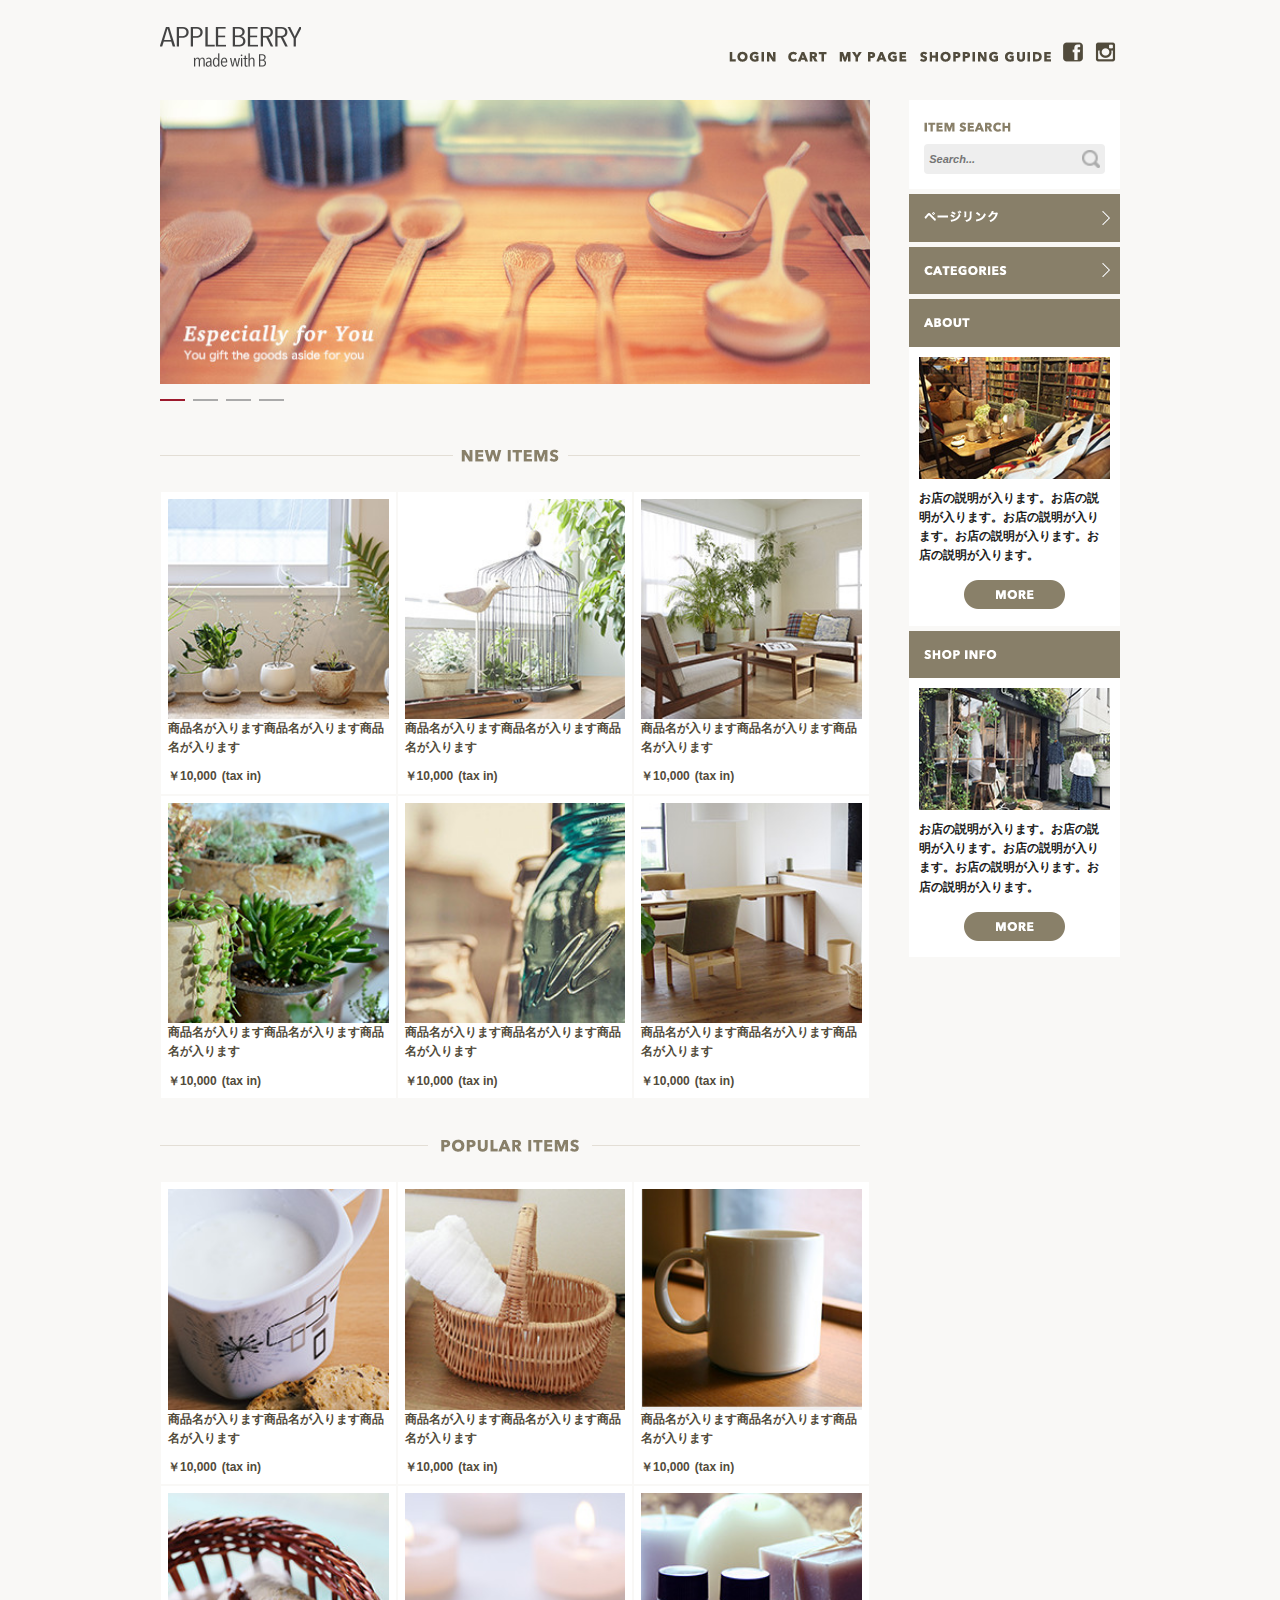
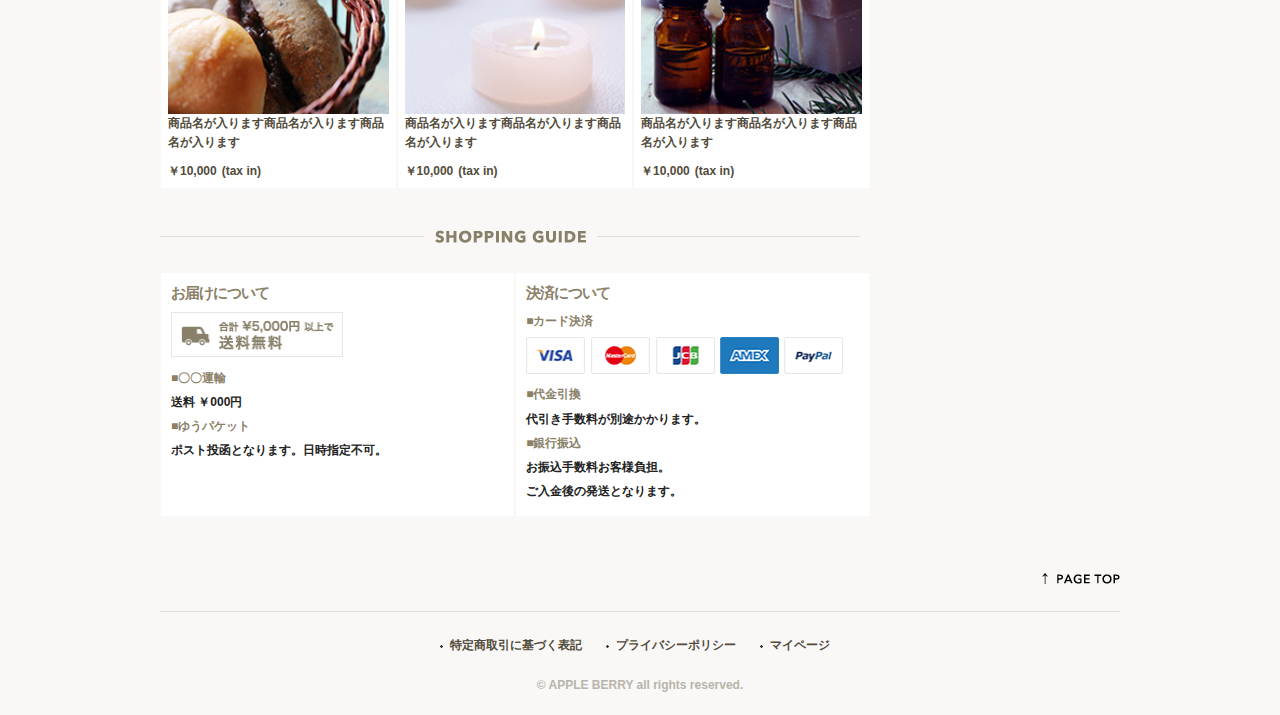
==== commit f431e532: "fix some files" ====
--- a/index.html
+++ b/index.html
@@ -10,18 +10,13 @@
 <meta name="author" content="">
 <meta name="robots" content="noindex,nofollow">
 <meta name="googlebot" content="noindex,nofollow">
-<meta http-equiv="pragma" content="no-cache">
-<meta http-equiv="cache-control" content="no-cache">
-<meta http-equiv="expires" content="0">
 <meta http-equiv="X-UA-Compatible" content="IE=edge">
-<meta http-equiv="Content-Script-Type" content="text/javascript;">
-<meta http-equiv="Content-Style-Type" content="text/css;">
 <!--[if lt IE 9]>
 <script src="http://html5shiv.googlecode.com/svn/trunk/html5.js"></script>
 <script src="http://css3-mediaqueries-js.googlecode.com/svn/trunk/css3-mediaqueries.js"></script>
 <![endif]-->
-<link rel="stylesheet" href="css/sp_init_top.css" media="(max-width: 549px)">
-<link rel="stylesheet" href="css/pc_init_top.css" media="print,screen and (min-width: 550px)">
+<link rel="stylesheet" href="css/sp_init_top.css" media="(max-width: 550px)">
+<link rel="stylesheet" href="css/pc_init_top.css" media="print,screen and (min-width: 549px)">
 <link rel="icon" href="images/favicon.png">
 <link rel="apple-touch-icon" href="./images/apple-touch-icon.png">
 <link rel="shortcut icon" href="./images/favicon.ico" type="image/vnd.microsoft.ico">
@@ -173,7 +168,7 @@
                     <div id="GUIDE_LEFT" class="guide_box">
                         <div class="guide_wrap">
                             <h3>お届けについて</h3>
-                            <div class="guide_pict"><img src="./images/top/otodoke_banner.png" alt="合計￥5,000以上で送料無料"></div>
+                            <div class="guide_pict"><img class="u-max-full-width" src="./images/top/otodoke_banner.png" alt="合計￥5,000以上で送料無料"></div>
                                 <dl>
                                     <dt>■〇〇運輸</dt>
                                     <dd>送料 ￥000円</dd>
@@ -188,7 +183,7 @@
                             <h3>決済について</h3>
                             <dl>
                                 <dt>■カード決済</dt>
-                                <dd class="guide_pict"><img src="./images/top/cards.png" alt="対応可能カード会社"></dd>
+                                <dd class="guide_pict"><img class="u-max-full-width" src="./images/top/cards.png" alt="対応可能カード会社"></dd>
                                 <dt>■代金引換</dt>
                                 <dd>代引き手数料が別途かかります。</dd>
                                 <dt>■銀行振込</dt>
@@ -202,18 +197,18 @@
         </div>
             
             <div id="SUB_FIELD" class="three columns">
-                <article id="SEARCH_ENGINE">
+                <div id="SEARCH_ENGINE">
                     <form action="#" method="post" name="search_engines">
-                            <label for="SEARCH_IMG"><img src="./images/top/itemsearch.png" alt="商品検索"></label>
+                            <label for="SEARCH_IMG"><img class="u-max-full-width" src="./images/top/itemsearch.png" alt="商品検索"></label>
                         <dl>
                             <dt><input type="search" id="SEARCH_IMG" placeholder="Search..." value="" name="search" size="30" maxlength="255"></dt>
-                            <dd><input type="image" src="./images/top/search_icon.png" alt="検索アイコン"></dd>
+                            <dd><input type="image" class="u-max-full-width" src="./images/top/search_icon.png" alt="検索アイコン"></dd>
                         </dl>
                     </form>
-                </article>
+                </div>
                 
                 <article id="PAGE_LINK" class="sub_box link_box">
-                    <h4><img src="images/top/pagelink.png" alt="ページリンク"></h4>
+                    <h4><img class="u-max-full-width" src="images/top/pagelink.png" alt="ページリンク"></h4>
                     <ul>
                         <li><a href="./index.html">トップページ</a></li>
                         <li><a href="./list.html">商品一覧ページ</a></li>
@@ -221,7 +216,7 @@
                     </ul>
                 </article>
                 <article id="CATEGORIES_LINK" class="sub_box link_box">
-                    <h4><img src="./images/top/categories.png" alt="カテゴリー別リンク"></h4>
+                    <h4><img class="u-max-full-width" src="./images/top/categories.png" alt="カテゴリー別リンク"></h4>
                     <ul>
                         <li><a href="#">カテゴリー名</a></li>
                         <li><a href="#">カテゴリー名</a></li>
@@ -234,19 +229,19 @@
                 
                 
                 <article id="ABOUT_DATA" class="sub_box clearfix">
-                    <h4><img src="images/top/about.png" alt="会社概要"></h4>
-                    <div class="sub_pict"><img src="./images/top/about_img.jpg" alt="店舗イメージ"></div>
+                    <h4><img class="u-max-full-width" src="images/top/about.png" alt="会社概要"></h4>
+                    <div class="sub_pict"><img class="u-max-full-width" src="./images/top/about_img.jpg" alt="店舗イメージ"></div>
                     <div class="sub_text">
                         <p>お店の説明が入ります。お店の説明が入ります。お店の説明が入ります。お店の説明が入ります。お店の説明が入ります。</p>
-                        <div class="more_button"><a href="#"><img src="images/top/more_btn.png" alt="もっと見る"></a></div>
+                        <div class="more_button"><a href="#"><img class="u-max-full-width" src="images/top/more_btn.png" alt="もっと見る"></a></div>
                     </div>
                 </article>
                 <article id="SHOP_INFO" class="sub_box clearfix">
-                    <h4><img src="./images/top/shop_info.png" alt="店舗情報"></h4>
-                    <div class="sub_pict"><img src="./images/top/shopinfo_img.jpg" alt="店舗イメージ"></div>
+                    <h4><img class="u-max-full-width" src="./images/top/shop_info.png" alt="店舗情報"></h4>
+                    <div class="sub_pict"><img class="u-max-full-width" src="./images/top/shopinfo_img.jpg" alt="店舗イメージ"></div>
                     <div class="sub_text">
                         <p>お店の説明が入ります。お店の説明が入ります。お店の説明が入ります。お店の説明が入ります。お店の説明が入ります。</p>
-                        <div class="more_button"><a href="#"><img src="images/top/more_btn.png" alt="もっと見る"></a></div>
+                        <div class="more_button"><a href="#"><img class="u-max-full-width" src="images/top/more_btn.png" alt="もっと見る"></a></div>
                     </div>
                 </article>
             </div>
@@ -255,7 +250,7 @@
     
     <footer class="container">
         <div id="PAGE_TOP" class="row twelve columns">
-            <a href="#LOGO"><img src="./images/top/pagetop.png" alt="ページトップへ"></a>
+            <a href="#LOGO"><img class="u-max-full-width" src="./images/top/pagetop.png" alt="ページトップへ"></a>
         </div>
         <div class="row twelve columns">
             <ul>
